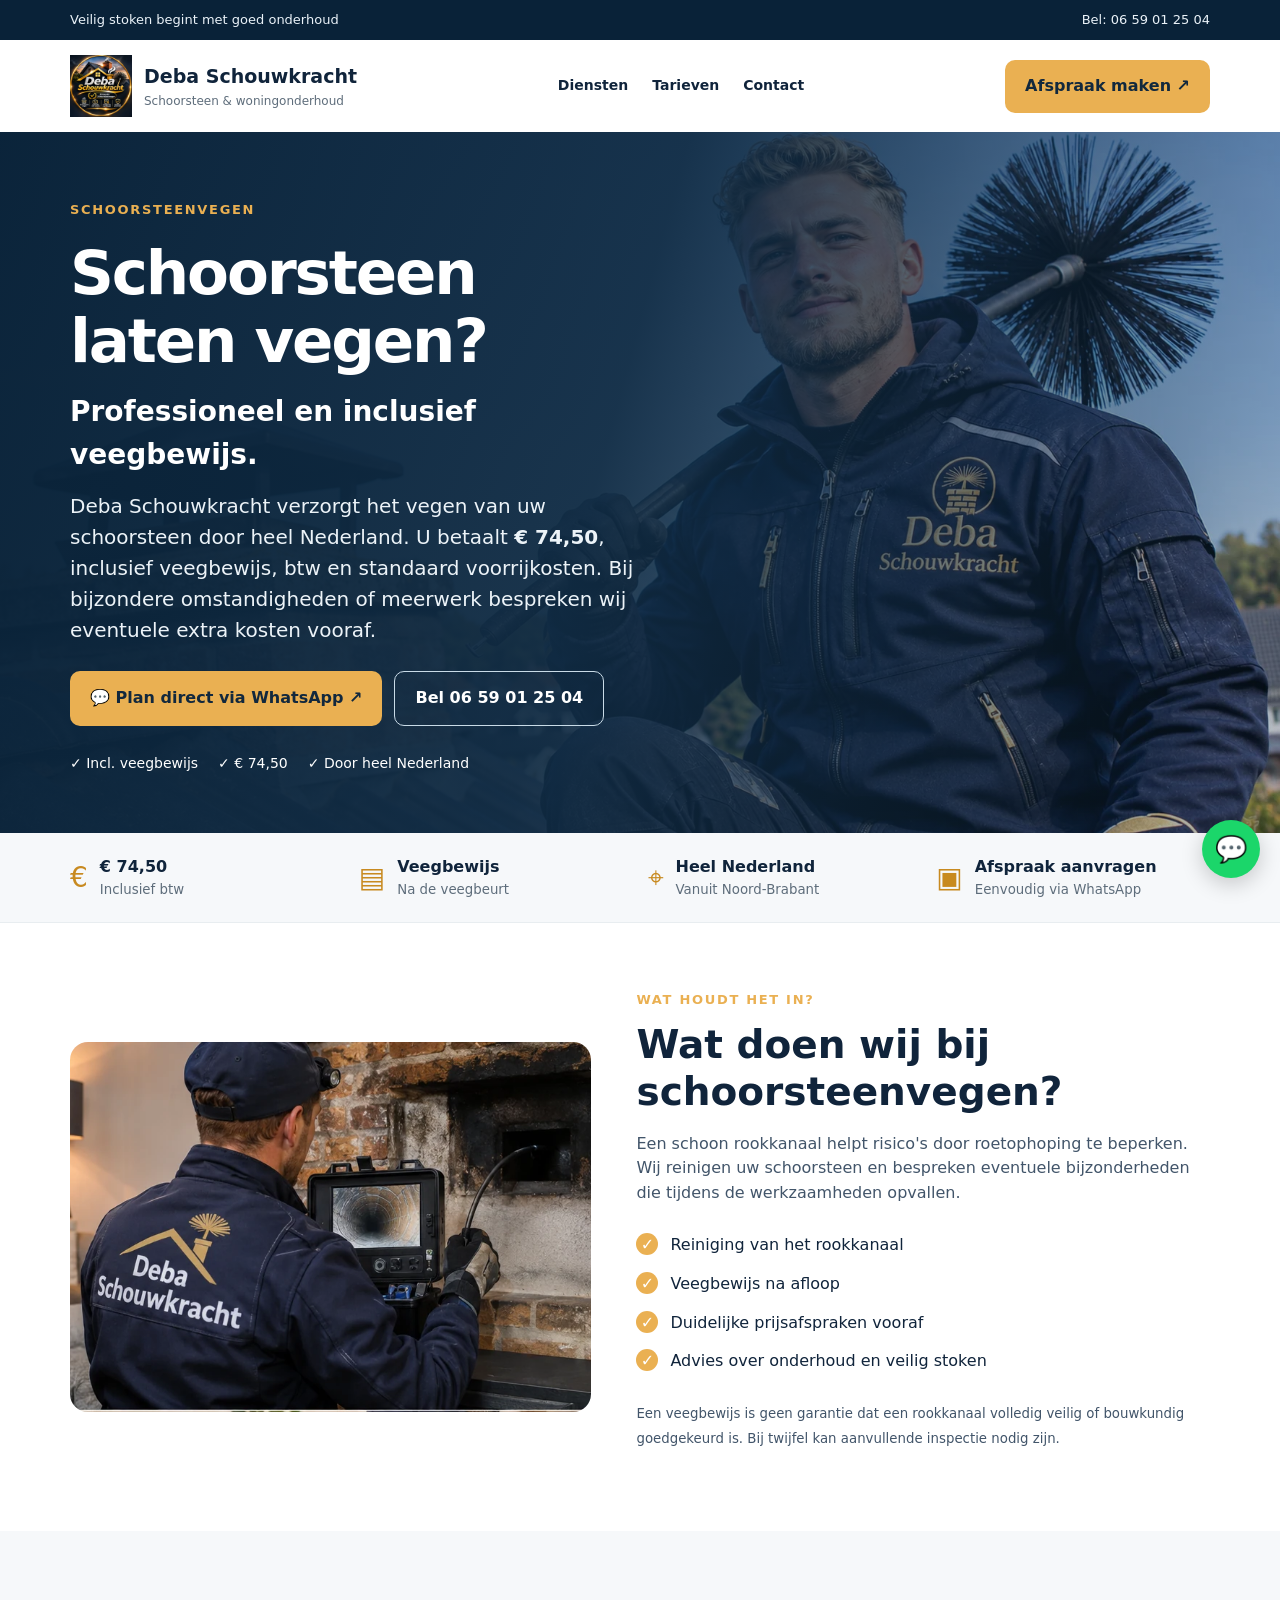
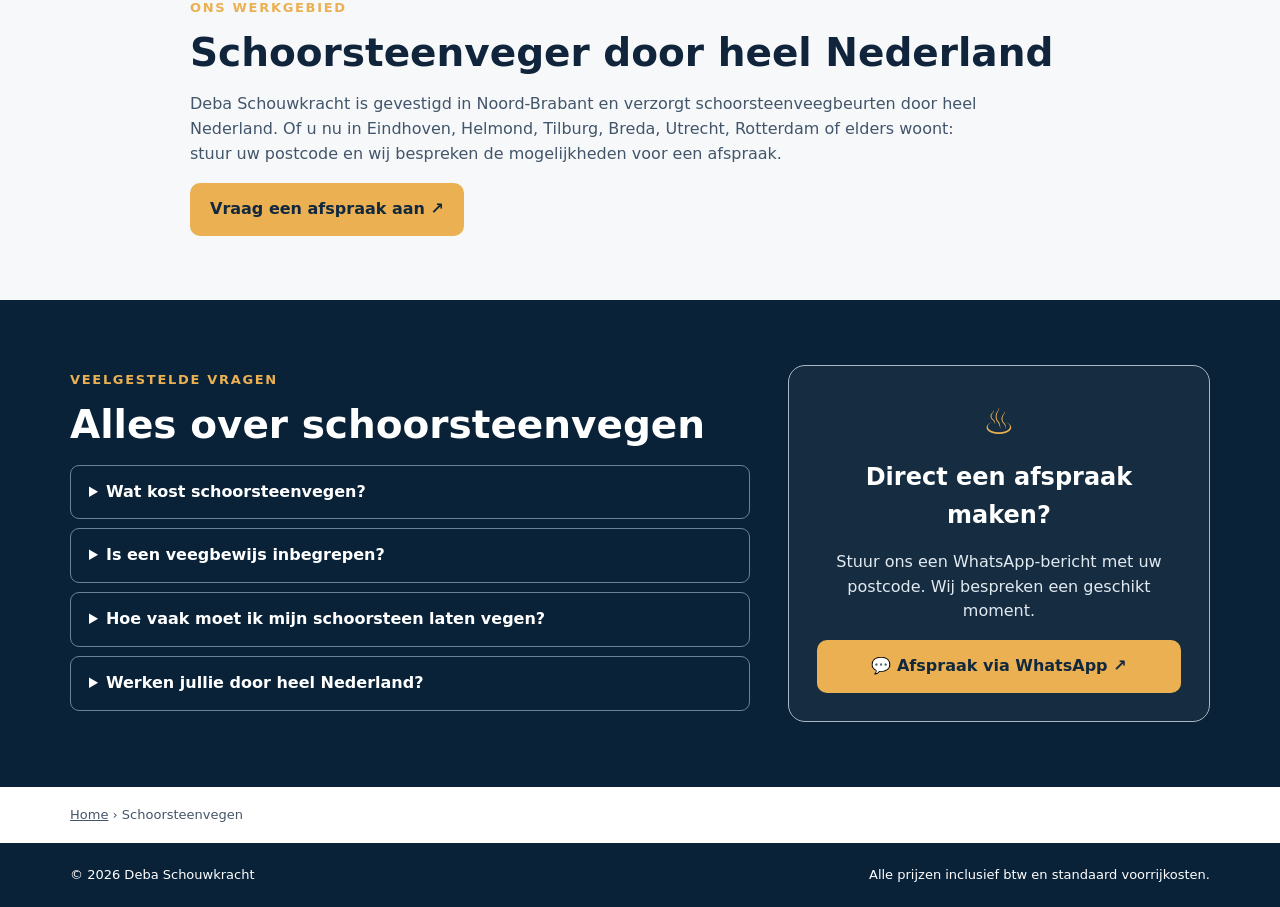
==== schoorsteenvegen.html @ a5a36ef2 "Add files via upload" ====
<!doctype html>
<html lang="nl">
<head>
<meta charset="utf-8">
<meta name="viewport" content="width=device-width,initial-scale=1">
<meta name="theme-color" content="#102b43">
<title>Schoorsteen laten vegen € 74,50 | Deba Schouwkracht</title>
<meta name="description" content="Schoorsteen laten vegen voor € 74,50 inclusief btw, veegbewijs en standaard voorrijkosten. Deba Schouwkracht werkt door heel Nederland. Plan via WhatsApp.">
<meta name="robots" content="index,follow,max-image-preview:large">
<link rel="canonical" href="https://debaschouwkracht.nl/schoorsteenvegen.html">
<meta property="og:type" content="website"><meta property="og:locale" content="nl_NL"><meta property="og:title" content="Schoorsteen laten vegen voor € 74,50 | Deba Schouwkracht"><meta property="og:description" content="Professioneel schoorsteenvegen inclusief veegbewijs, btw en standaard voorrijkosten. Door heel Nederland."><meta property="og:url" content="https://debaschouwkracht.nl/schoorsteenvegen.html"><meta property="og:image" content="https://debaschouwkracht.nl/assets/deba-monteur.webp">
<link rel="icon" href="assets/favicon.svg">
<style>
:root{--navy:#102b43;--deep:#092238;--gold:#eab052;--ink:#10243b;--muted:#5e6d7b;--line:#dce4e9}*{box-sizing:border-box}html{scroll-behavior:smooth}body{margin:0;font-family:system-ui,-apple-system,BlinkMacSystemFont,"Segoe UI",sans-serif;color:var(--ink);line-height:1.55;background:#fff}a{color:inherit}.container{width:min(1140px,calc(100% - 36px));margin:auto}.top{background:var(--deep);color:#eaf2f8;font-size:13px}.top .container{display:flex;justify-content:space-between;gap:12px;padding:10px 0}.top a{text-decoration:none}.nav{display:flex;align-items:center;justify-content:space-between;gap:16px;padding:15px 0}.brand{display:flex;align-items:center;gap:12px;text-decoration:none}.brand img{width:62px;height:62px;object-fit:contain}.brand strong{display:block;font-size:19px}.brand small{display:block;color:var(--muted);font-size:12px}.navlinks{display:flex;gap:24px;align-items:center}.navlinks a{text-decoration:none;font-weight:600;font-size:14px}.btn{display:inline-flex;align-items:center;justify-content:center;text-align:center;padding:14px 20px;border-radius:10px;text-decoration:none;font-weight:750;background:var(--gold);color:#12283d;min-height:48px}.btn:hover{filter:brightness(.96)}.btn-outline{border:1px solid #c9dbe7;background:transparent;color:#fff}.hero{background:linear-gradient(105deg,rgba(9,34,56,.99) 0%,rgba(16,43,67,.95) 47%,rgba(16,43,67,.25) 100%),url('assets/deba-monteur.webp') center 35%/cover;color:#fff}.hero-inner{padding:65px 0 58px;max-width:1140px}.hero-copy{max-width:590px}.eyebrow{color:var(--gold);font-size:13px;font-weight:850;letter-spacing:.13em}.hero h1{font-size:clamp(34px,5.3vw,61px);line-height:1.12;margin:17px 0 14px;letter-spacing:-.035em}.hero h2{font-size:clamp(20px,2.5vw,28px);margin:0 0 15px;font-weight:650}.hero p{font-size:clamp(16px,2vw,20px);color:#ecf3f8;margin:0 0 25px}.hero-actions{display:flex;flex-wrap:wrap;gap:12px}.trust{display:flex;flex-wrap:wrap;gap:10px 20px;margin-top:27px;font-size:14px}.features{background:#f6f8fa;border-bottom:1px solid #e8edf0}.feature-grid{display:grid;grid-template-columns:repeat(4,1fr);gap:15px;padding:22px 0}.feature{display:flex;align-items:center;gap:12px}.feature-icon{font-size:28px;color:#c88a20}.feature b{display:block}.feature small{display:block;color:var(--muted)}.section{padding:64px 0}.two-col{display:grid;grid-template-columns:1fr 1.1fr;gap:45px;align-items:center}.photo{width:100%;height:370px;object-fit:cover;border-radius:18px}.section h2,.faq h2{font-size:clamp(26px,3.2vw,39px);line-height:1.2;margin:10px 0 16px}.section p{color:#42556a}.checklist{list-style:none;padding:0;margin:20px 0}.checklist li{padding:7px 0}.checklist li:before{content:'✓';display:inline-grid;place-items:center;background:var(--gold);border-radius:50%;width:22px;height:22px;margin-right:12px;color:#fff;font-weight:800}.faq{background:var(--deep);color:white;padding:65px 0}.faq-grid{display:grid;grid-template-columns:1.45fr .9fr;gap:38px;align-items:center}.faq details{border:1px solid #6b8295;border-radius:9px;margin:9px 0;padding:14px 18px}.faq summary{cursor:pointer;font-weight:650}.faq details p{color:#d9e6ef;margin:10px 0 0}.cta{border:1px solid #a7b8c5;border-radius:17px;padding:28px;text-align:center;background:#ffffff0c}.cta .symbol{font-size:36px;color:var(--gold)}.cta h3{font-size:24px;margin:10px 0}.cta p{color:#e2eaf1}.cta .btn{width:100%}.area{background:#f6f8fa}.area .container{max-width:900px}.area p{max-width:800px}.breadcrumb{padding:18px 0;font-size:13px;color:#45566a}.breadcrumb a{text-decoration:underline}footer{background:var(--deep);color:#fff;padding:22px 0;font-size:13px}footer .container{display:flex;justify-content:space-between;gap:12px}.floating{position:fixed;bottom:22px;right:20px;background:#1bd66a;color:#052f19;text-decoration:none;border-radius:50%;width:58px;height:58px;display:grid;place-items:center;font-size:26px;box-shadow:0 6px 22px #0003;z-index:10}@media(max-width:760px){.container{width:min(100% - 32px,1140px)}.nav{gap:8px}.brand img{width:48px;height:48px}.brand strong{font-size:16px}.brand small{font-size:11px}.navlinks{display:none}.nav>.btn{padding:10px;font-size:12px;min-height:42px}.hero{background:linear-gradient(90deg,rgba(9,34,56,.96),rgba(9,34,56,.79)),url('assets/deba-monteur.webp') center/cover}.hero-inner{padding:50px 0}.hero-actions{flex-direction:column}.hero-actions .btn{width:100%}.feature-grid{grid-template-columns:1fr 1fr;gap:20px}.feature-icon{font-size:24px}.feature b{font-size:14px}.feature small{font-size:12px}.two-col,.faq-grid{grid-template-columns:1fr}.section,.faq{padding:46px 0}.photo{height:270px}.faq-grid{gap:18px}footer .container{flex-direction:column}.top .container{font-size:11px}}
</style>
<script type="application/ld+json">{"@context":"https://schema.org","@type":"Service","name":"Schoorsteenvegen inclusief veegbewijs","serviceType":"Schoorsteenvegen","provider":{"@type":"HomeAndConstructionBusiness","name":"Deba Schouwkracht","url":"https://debaschouwkracht.nl/","telephone":"+31659012504"},"areaServed":{"@type":"Country","name":"Nederland"},"offers":{"@type":"Offer","price":"74.50","priceCurrency":"EUR","url":"https://debaschouwkracht.nl/schoorsteenvegen.html","description":"Inclusief btw, veegbewijs en standaard voorrijkosten; bijzonder meerwerk vooraf in overleg."}}</script>
</head>
<body>
<div class="top"><div class="container"><span>Veilig stoken begint met goed onderhoud</span><span>Bel: <a href="tel:+31659012504">06 59 01 25 04</a></span></div></div>
<header><div class="container nav"><a class="brand" href="/"><img src="assets/logo.webp" alt="Logo Deba Schouwkracht"><span><strong>Deba Schouwkracht</strong><small>Schoorsteen & woningonderhoud</small></span></a><nav class="navlinks" aria-label="Hoofdnavigatie"><a href="/#diensten">Diensten</a><a href="/#prijzen">Tarieven</a><a href="/#contact">Contact</a></nav><a class="btn" href="https://wa.me/31659012504?text=Goedendag%2C%20ik%20wil%20een%20schoorsteenveegbeurt%20aanvragen.%20Mijn%20postcode%20is%3A%20" target="_blank" rel="noopener">Afspraak maken ↗</a></div></header>
<main>
<section class="hero"><div class="container hero-inner"><div class="hero-copy"><span class="eyebrow">SCHOORSTEENVEGEN</span><h1>Schoorsteen laten vegen?</h1><h2>Professioneel en inclusief veegbewijs.</h2><p>Deba Schouwkracht verzorgt het vegen van uw schoorsteen door heel Nederland. U betaalt <strong>€ 74,50</strong>, inclusief veegbewijs, btw en standaard voorrijkosten. Bij bijzondere omstandigheden of meerwerk bespreken wij eventuele extra kosten vooraf.</p><div class="hero-actions"><a class="btn" href="https://wa.me/31659012504?text=Goedendag%2C%20ik%20wil%20een%20schoorsteenveegbeurt%20voor%20%E2%82%AC%2074%2C50%20aanvragen.%20Mijn%20postcode%20is%3A%20" target="_blank" rel="noopener">💬 Plan direct via WhatsApp ↗</a><a class="btn btn-outline" href="tel:+31659012504">Bel 06 59 01 25 04</a></div><div class="trust"><span>✓ Incl. veegbewijs</span><span>✓ € 74,50</span><span>✓ Door heel Nederland</span></div></div></div></section>
<section class="features"><div class="container feature-grid"><div class="feature"><span class="feature-icon">€</span><span><b>€ 74,50</b><small>Inclusief btw</small></span></div><div class="feature"><span class="feature-icon">▤</span><span><b>Veegbewijs</b><small>Na de veegbeurt</small></span></div><div class="feature"><span class="feature-icon">⌖</span><span><b>Heel Nederland</b><small>Vanuit Noord-Brabant</small></span></div><div class="feature"><span class="feature-icon">▣</span><span><b>Afspraak aanvragen</b><small>Eenvoudig via WhatsApp</small></span></div></div></section>
<section class="section"><div class="container two-col"><img class="photo" src="assets/camera-inspectie.webp" alt="Schoorsteeninspectie en onderhoud bij Deba Schouwkracht" loading="lazy"><div><span class="eyebrow">WAT HOUDT HET IN?</span><h2>Wat doen wij bij schoorsteenvegen?</h2><p>Een schoon rookkanaal helpt risico's door roetophoping te beperken. Wij reinigen uw schoorsteen en bespreken eventuele bijzonderheden die tijdens de werkzaamheden opvallen.</p><ul class="checklist"><li>Reiniging van het rookkanaal</li><li>Veegbewijs na afloop</li><li>Duidelijke prijsafspraken vooraf</li><li>Advies over onderhoud en veilig stoken</li></ul><p><small>Een veegbewijs is geen garantie dat een rookkanaal volledig veilig of bouwkundig goedgekeurd is. Bij twijfel kan aanvullende inspectie nodig zijn.</small></p></div></div></section>
<section class="section area"><div class="container"><span class="eyebrow">ONS WERKGEBIED</span><h2>Schoorsteenveger door heel Nederland</h2><p>Deba Schouwkracht is gevestigd in Noord-Brabant en verzorgt schoorsteenveegbeurten door heel Nederland. Of u nu in Eindhoven, Helmond, Tilburg, Breda, Utrecht, Rotterdam of elders woont: stuur uw postcode en wij bespreken de mogelijkheden voor een afspraak.</p><a class="btn" href="https://wa.me/31659012504?text=Goedendag%2C%20ik%20wil%20graag%20een%20veegbeurt%20aanvragen.%20Mijn%20postcode%20is%3A%20" target="_blank" rel="noopener">Vraag een afspraak aan ↗</a></div></section>
<section class="faq"><div class="container faq-grid"><div><span class="eyebrow">VEELGESTELDE VRAGEN</span><h2>Alles over schoorsteenvegen</h2><details><summary>Wat kost schoorsteenvegen?</summary><p>Een standaard schoorsteenveegbeurt kost € 74,50 inclusief btw, veegbewijs en standaard voorrijkosten. Bij bijzondere omstandigheden of extra werkzaamheden bespreken wij eventuele meerkosten vooraf.</p></details><details><summary>Is een veegbewijs inbegrepen?</summary><p>Ja, na de uitgevoerde veegbeurt ontvangt u een veegbewijs.</p></details><details><summary>Hoe vaak moet ik mijn schoorsteen laten vegen?</summary><p>Bij regelmatig gebruik is minstens één keer per jaar een gangbaar advies. Bij intensief gebruik kan vaker onderhoud nodig zijn. Volg ook de instructies van de fabrikant en uw verzekeraar.</p></details><details><summary>Werken jullie door heel Nederland?</summary><p>Ja. Deba Schouwkracht is gevestigd in Noord-Brabant en biedt schoorsteenvegen door heel Nederland aan. Vermeld uw postcode bij uw aanvraag.</p></details></div><aside class="cta"><div class="symbol">♨</div><h3>Direct een afspraak maken?</h3><p>Stuur ons een WhatsApp-bericht met uw postcode. Wij bespreken een geschikt moment.</p><a class="btn" href="https://wa.me/31659012504?text=Goedendag%20Deba%20Schouwkracht%2C%20ik%20wil%20een%20schoorsteenveegbeurt%20aanvragen.%0APostcode%3A%20" target="_blank" rel="noopener">💬 Afspraak via WhatsApp ↗</a></aside></div></section>
<div class="container breadcrumb"><a href="/">Home</a> › Schoorsteenvegen</div>
</main>
<footer><div class="container"><span>© <span id="year">2026</span> Deba Schouwkracht</span><span>Alle prijzen inclusief btw en standaard voorrijkosten.</span></div></footer>
<a class="floating" href="https://wa.me/31659012504" target="_blank" rel="noopener" aria-label="WhatsApp openen">💬</a>
<script>document.getElementById('year').textContent=new Date().getFullYear();</script>
</body></html>
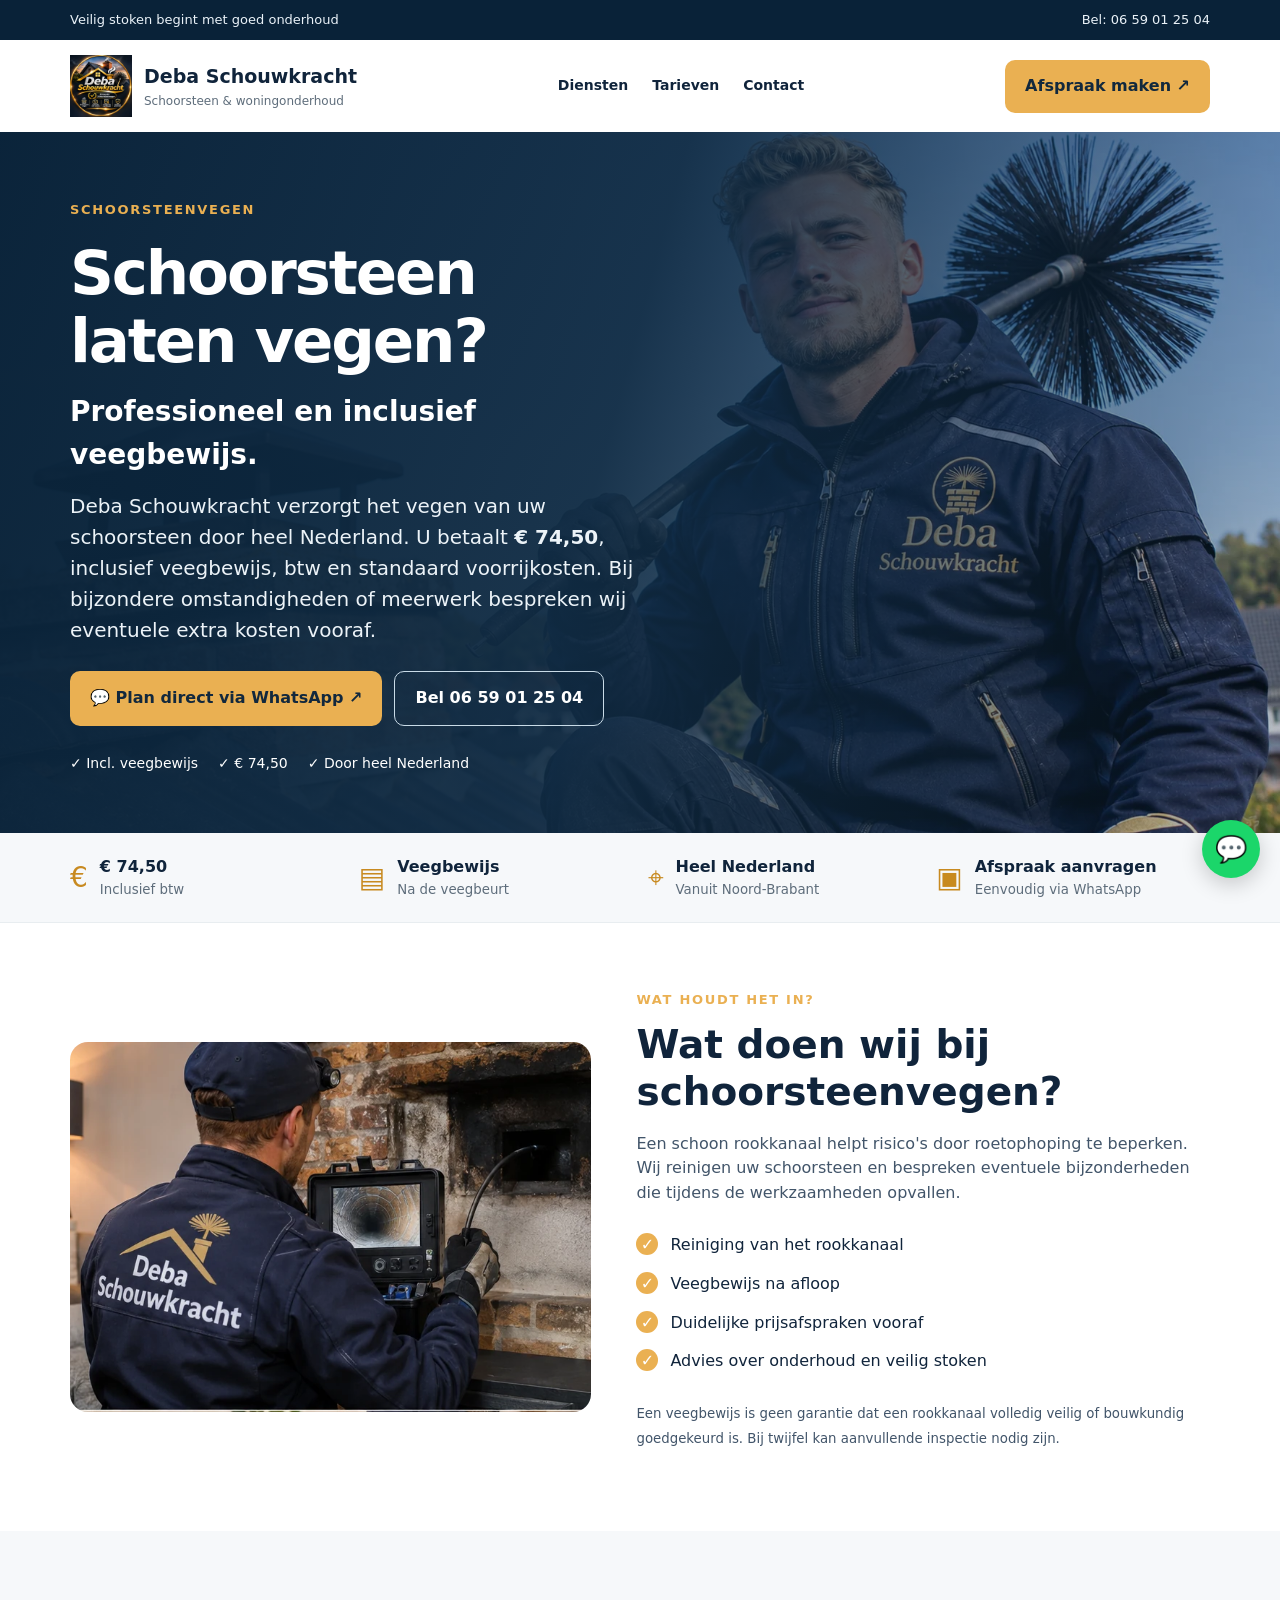
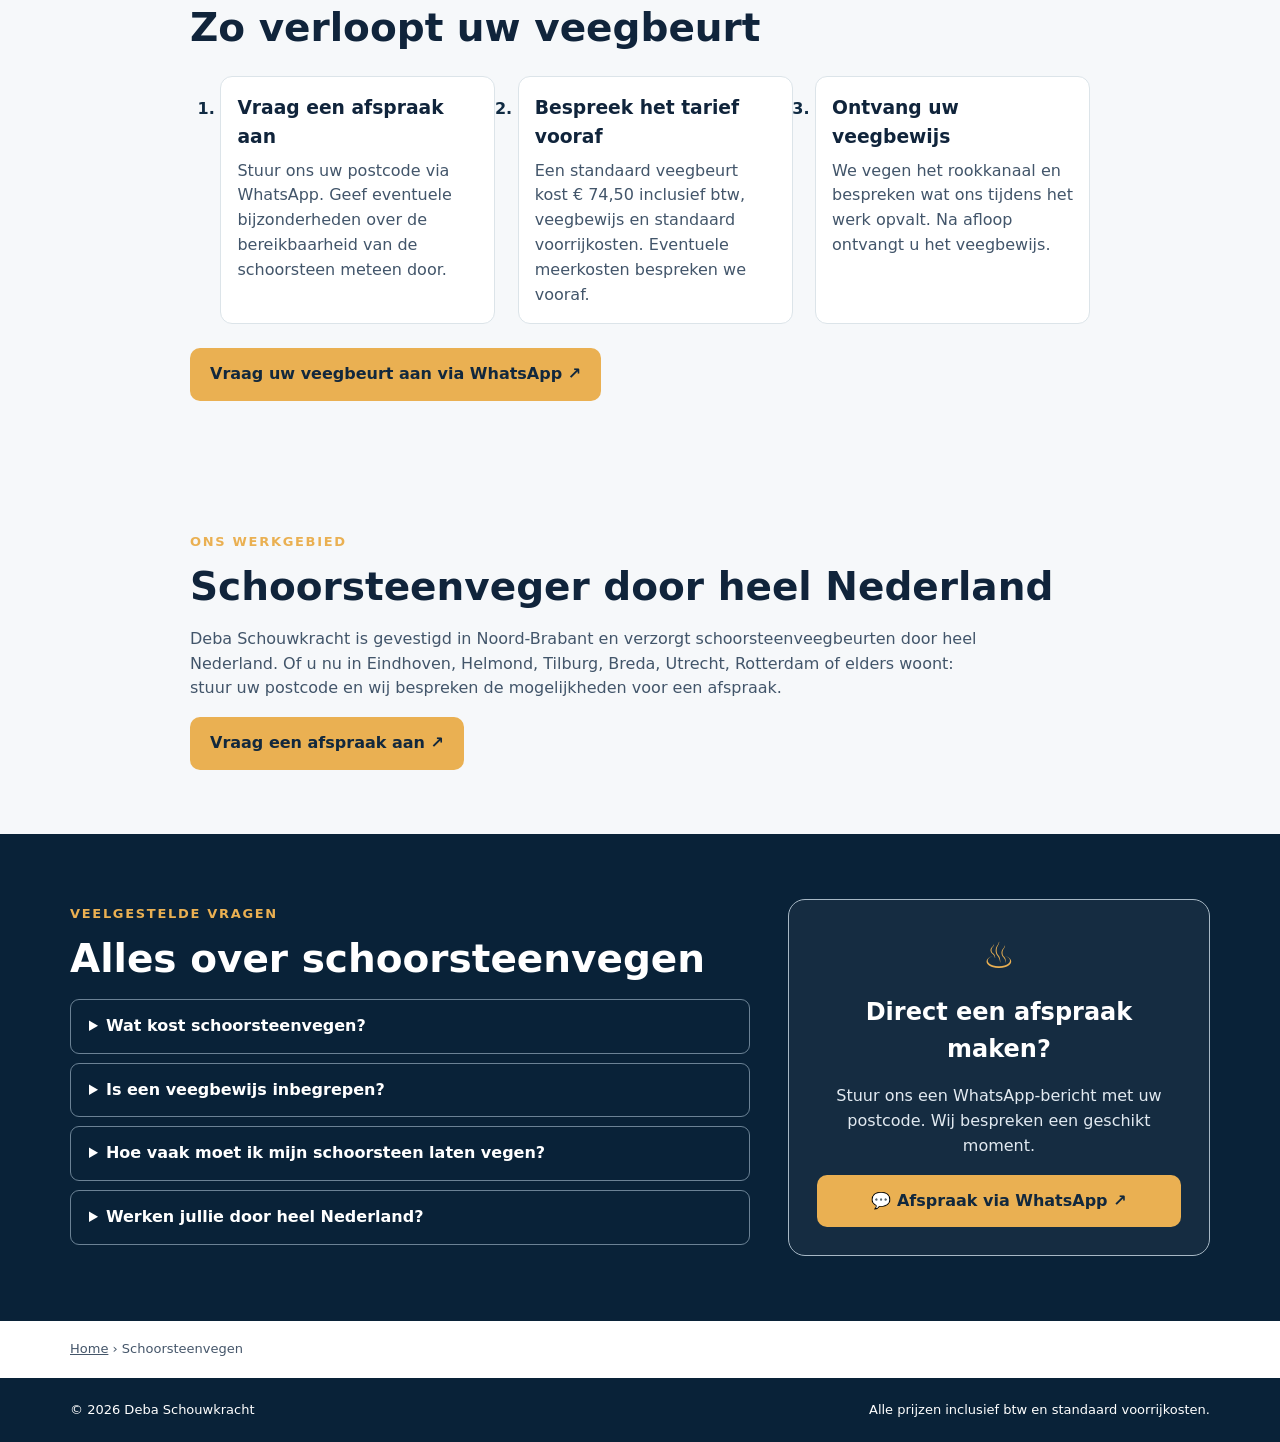
==== commit ecac3bed: "Leg de veegbeurt uit in drie stappen" ====
--- a/schoorsteenvegen.html
+++ b/schoorsteenvegen.html
@@ -12,6 +12,27 @@
 <link rel="icon" href="assets/favicon.svg">
 <style>
 :root{--navy:#102b43;--deep:#092238;--gold:#eab052;--ink:#10243b;--muted:#5e6d7b;--line:#dce4e9}*{box-sizing:border-box}html{scroll-behavior:smooth}body{margin:0;font-family:system-ui,-apple-system,BlinkMacSystemFont,"Segoe UI",sans-serif;color:var(--ink);line-height:1.55;background:#fff}a{color:inherit}.container{width:min(1140px,calc(100% - 36px));margin:auto}.top{background:var(--deep);color:#eaf2f8;font-size:13px}.top .container{display:flex;justify-content:space-between;gap:12px;padding:10px 0}.top a{text-decoration:none}.nav{display:flex;align-items:center;justify-content:space-between;gap:16px;padding:15px 0}.brand{display:flex;align-items:center;gap:12px;text-decoration:none}.brand img{width:62px;height:62px;object-fit:contain}.brand strong{display:block;font-size:19px}.brand small{display:block;color:var(--muted);font-size:12px}.navlinks{display:flex;gap:24px;align-items:center}.navlinks a{text-decoration:none;font-weight:600;font-size:14px}.btn{display:inline-flex;align-items:center;justify-content:center;text-align:center;padding:14px 20px;border-radius:10px;text-decoration:none;font-weight:750;background:var(--gold);color:#12283d;min-height:48px}.btn:hover{filter:brightness(.96)}.btn-outline{border:1px solid #c9dbe7;background:transparent;color:#fff}.hero{background:linear-gradient(105deg,rgba(9,34,56,.99) 0%,rgba(16,43,67,.95) 47%,rgba(16,43,67,.25) 100%),url('assets/deba-monteur.webp') center 35%/cover;color:#fff}.hero-inner{padding:65px 0 58px;max-width:1140px}.hero-copy{max-width:590px}.eyebrow{color:var(--gold);font-size:13px;font-weight:850;letter-spacing:.13em}.hero h1{font-size:clamp(34px,5.3vw,61px);line-height:1.12;margin:17px 0 14px;letter-spacing:-.035em}.hero h2{font-size:clamp(20px,2.5vw,28px);margin:0 0 15px;font-weight:650}.hero p{font-size:clamp(16px,2vw,20px);color:#ecf3f8;margin:0 0 25px}.hero-actions{display:flex;flex-wrap:wrap;gap:12px}.trust{display:flex;flex-wrap:wrap;gap:10px 20px;margin-top:27px;font-size:14px}.features{background:#f6f8fa;border-bottom:1px solid #e8edf0}.feature-grid{display:grid;grid-template-columns:repeat(4,1fr);gap:15px;padding:22px 0}.feature{display:flex;align-items:center;gap:12px}.feature-icon{font-size:28px;color:#c88a20}.feature b{display:block}.feature small{display:block;color:var(--muted)}.section{padding:64px 0}.two-col{display:grid;grid-template-columns:1fr 1.1fr;gap:45px;align-items:center}.photo{width:100%;height:370px;object-fit:cover;border-radius:18px}.section h2,.faq h2{font-size:clamp(26px,3.2vw,39px);line-height:1.2;margin:10px 0 16px}.section p{color:#42556a}.checklist{list-style:none;padding:0;margin:20px 0}.checklist li{padding:7px 0}.checklist li:before{content:'✓';display:inline-grid;place-items:center;background:var(--gold);border-radius:50%;width:22px;height:22px;margin-right:12px;color:#fff;font-weight:800}.faq{background:var(--deep);color:white;padding:65px 0}.faq-grid{display:grid;grid-template-columns:1.45fr .9fr;gap:38px;align-items:center}.faq details{border:1px solid #6b8295;border-radius:9px;margin:9px 0;padding:14px 18px}.faq summary{cursor:pointer;font-weight:650}.faq details p{color:#d9e6ef;margin:10px 0 0}.cta{border:1px solid #a7b8c5;border-radius:17px;padding:28px;text-align:center;background:#ffffff0c}.cta .symbol{font-size:36px;color:var(--gold)}.cta h3{font-size:24px;margin:10px 0}.cta p{color:#e2eaf1}.cta .btn{width:100%}.area{background:#f6f8fa}.area .container{max-width:900px}.area p{max-width:800px}.breadcrumb{padding:18px 0;font-size:13px;color:#45566a}.breadcrumb a{text-decoration:underline}footer{background:var(--deep);color:#fff;padding:22px 0;font-size:13px}footer .container{display:flex;justify-content:space-between;gap:12px}.floating{position:fixed;bottom:22px;right:20px;background:#1bd66a;color:#052f19;text-decoration:none;border-radius:50%;width:58px;height:58px;display:grid;place-items:center;font-size:26px;box-shadow:0 6px 22px #0003;z-index:10}@media(max-width:760px){.container{width:min(100% - 32px,1140px)}.nav{gap:8px}.brand img{width:48px;height:48px}.brand strong{font-size:16px}.brand small{font-size:11px}.navlinks{display:none}.nav>.btn{padding:10px;font-size:12px;min-height:42px}.hero{background:linear-gradient(90deg,rgba(9,34,56,.96),rgba(9,34,56,.79)),url('assets/deba-monteur.webp') center/cover}.hero-inner{padding:50px 0}.hero-actions{flex-direction:column}.hero-actions .btn{width:100%}.feature-grid{grid-template-columns:1fr 1fr;gap:20px}.feature-icon{font-size:24px}.feature b{font-size:14px}.feature small{font-size:12px}.two-col,.faq-grid{grid-template-columns:1fr}.section,.faq{padding:46px 0}.photo{height:270px}.faq-grid{gap:18px}footer .container{flex-direction:column}.top .container{font-size:11px}}
+
+.visit-steps {
+  display: grid;
+  grid-template-columns: repeat(3, minmax(0, 1fr));
+  gap: 16px;
+  padding-inline-start: 1.5rem;
+  margin: 24px 0;
+}
+.visit-steps li {
+  background: #fff;
+  border: 1px solid var(--line);
+  border-radius: 12px;
+  padding: 16px;
+  margin-inline-start: .4rem;
+}
+.visit-steps li::marker { color: var(--navy); font-weight: 750; }
+.visit-steps h3 { margin: 0 0 8px; }
+.visit-steps p { margin: 0; }
+@media (max-width: 760px) {
+  .visit-steps { grid-template-columns: 1fr; }
+}
 </style>
 <script type="application/ld+json">{"@context":"https://schema.org","@type":"Service","name":"Schoorsteenvegen inclusief veegbewijs","serviceType":"Schoorsteenvegen","provider":{"@type":"HomeAndConstructionBusiness","name":"Deba Schouwkracht","url":"https://debaschouwkracht.nl/","telephone":"+31659012504"},"areaServed":{"@type":"Country","name":"Nederland"},"offers":{"@type":"Offer","price":"74.50","priceCurrency":"EUR","url":"https://debaschouwkracht.nl/schoorsteenvegen.html","description":"Inclusief btw, veegbewijs en standaard voorrijkosten; bijzonder meerwerk vooraf in overleg."}}</script>
 </head>
@@ -22,6 +43,17 @@
 <section class="hero"><div class="container hero-inner"><div class="hero-copy"><span class="eyebrow">SCHOORSTEENVEGEN</span><h1>Schoorsteen laten vegen?</h1><h2>Professioneel en inclusief veegbewijs.</h2><p>Deba Schouwkracht verzorgt het vegen van uw schoorsteen door heel Nederland. U betaalt <strong>€ 74,50</strong>, inclusief veegbewijs, btw en standaard voorrijkosten. Bij bijzondere omstandigheden of meerwerk bespreken wij eventuele extra kosten vooraf.</p><div class="hero-actions"><a class="btn" href="https://wa.me/31659012504?text=Goedendag%2C%20ik%20wil%20een%20schoorsteenveegbeurt%20voor%20%E2%82%AC%2074%2C50%20aanvragen.%20Mijn%20postcode%20is%3A%20" target="_blank" rel="noopener">💬 Plan direct via WhatsApp ↗</a><a class="btn btn-outline" href="tel:+31659012504">Bel 06 59 01 25 04</a></div><div class="trust"><span>✓ Incl. veegbewijs</span><span>✓ € 74,50</span><span>✓ Door heel Nederland</span></div></div></div></section>
 <section class="features"><div class="container feature-grid"><div class="feature"><span class="feature-icon">€</span><span><b>€ 74,50</b><small>Inclusief btw</small></span></div><div class="feature"><span class="feature-icon">▤</span><span><b>Veegbewijs</b><small>Na de veegbeurt</small></span></div><div class="feature"><span class="feature-icon">⌖</span><span><b>Heel Nederland</b><small>Vanuit Noord-Brabant</small></span></div><div class="feature"><span class="feature-icon">▣</span><span><b>Afspraak aanvragen</b><small>Eenvoudig via WhatsApp</small></span></div></div></section>
 <section class="section"><div class="container two-col"><img class="photo" src="assets/camera-inspectie.webp" alt="Schoorsteeninspectie en onderhoud bij Deba Schouwkracht" loading="lazy"><div><span class="eyebrow">WAT HOUDT HET IN?</span><h2>Wat doen wij bij schoorsteenvegen?</h2><p>Een schoon rookkanaal helpt risico's door roetophoping te beperken. Wij reinigen uw schoorsteen en bespreken eventuele bijzonderheden die tijdens de werkzaamheden opvallen.</p><ul class="checklist"><li>Reiniging van het rookkanaal</li><li>Veegbewijs na afloop</li><li>Duidelijke prijsafspraken vooraf</li><li>Advies over onderhoud en veilig stoken</li></ul><p><small>Een veegbewijs is geen garantie dat een rookkanaal volledig veilig of bouwkundig goedgekeurd is. Bij twijfel kan aanvullende inspectie nodig zijn.</small></p></div></div></section>
+<section class="section area" id="werkwijze" aria-labelledby="werkwijze-kop">
+  <div class="container">
+    <h2 id="werkwijze-kop">Zo verloopt uw veegbeurt</h2>
+    <ol class="visit-steps">
+      <li><h3>Vraag een afspraak aan</h3><p>Stuur ons uw postcode via WhatsApp. Geef eventuele bijzonderheden over de bereikbaarheid van de schoorsteen meteen door.</p></li>
+      <li><h3>Bespreek het tarief vooraf</h3><p>Een standaard veegbeurt kost € 74,50 inclusief btw, veegbewijs en standaard voorrijkosten. Eventuele meerkosten bespreken we vooraf.</p></li>
+      <li><h3>Ontvang uw veegbewijs</h3><p>We vegen het rookkanaal en bespreken wat ons tijdens het werk opvalt. Na afloop ontvangt u het veegbewijs.</p></li>
+    </ol>
+    <a class="btn" href="https://wa.me/31659012504?text=Goedendag%2C%20ik%20wil%20graag%20een%20veegbeurt%20aanvragen.%20Mijn%20postcode%20is%3A%20" target="_blank" rel="noopener">Vraag uw veegbeurt aan via WhatsApp ↗</a>
+  </div>
+</section>
 <section class="section area"><div class="container"><span class="eyebrow">ONS WERKGEBIED</span><h2>Schoorsteenveger door heel Nederland</h2><p>Deba Schouwkracht is gevestigd in Noord-Brabant en verzorgt schoorsteenveegbeurten door heel Nederland. Of u nu in Eindhoven, Helmond, Tilburg, Breda, Utrecht, Rotterdam of elders woont: stuur uw postcode en wij bespreken de mogelijkheden voor een afspraak.</p><a class="btn" href="https://wa.me/31659012504?text=Goedendag%2C%20ik%20wil%20graag%20een%20veegbeurt%20aanvragen.%20Mijn%20postcode%20is%3A%20" target="_blank" rel="noopener">Vraag een afspraak aan ↗</a></div></section>
 <section class="faq"><div class="container faq-grid"><div><span class="eyebrow">VEELGESTELDE VRAGEN</span><h2>Alles over schoorsteenvegen</h2><details><summary>Wat kost schoorsteenvegen?</summary><p>Een standaard schoorsteenveegbeurt kost € 74,50 inclusief btw, veegbewijs en standaard voorrijkosten. Bij bijzondere omstandigheden of extra werkzaamheden bespreken wij eventuele meerkosten vooraf.</p></details><details><summary>Is een veegbewijs inbegrepen?</summary><p>Ja, na de uitgevoerde veegbeurt ontvangt u een veegbewijs.</p></details><details><summary>Hoe vaak moet ik mijn schoorsteen laten vegen?</summary><p>Bij regelmatig gebruik is minstens één keer per jaar een gangbaar advies. Bij intensief gebruik kan vaker onderhoud nodig zijn. Volg ook de instructies van de fabrikant en uw verzekeraar.</p></details><details><summary>Werken jullie door heel Nederland?</summary><p>Ja. Deba Schouwkracht is gevestigd in Noord-Brabant en biedt schoorsteenvegen door heel Nederland aan. Vermeld uw postcode bij uw aanvraag.</p></details></div><aside class="cta"><div class="symbol">♨</div><h3>Direct een afspraak maken?</h3><p>Stuur ons een WhatsApp-bericht met uw postcode. Wij bespreken een geschikt moment.</p><a class="btn" href="https://wa.me/31659012504?text=Goedendag%20Deba%20Schouwkracht%2C%20ik%20wil%20een%20schoorsteenveegbeurt%20aanvragen.%0APostcode%3A%20" target="_blank" rel="noopener">💬 Afspraak via WhatsApp ↗</a></aside></div></section>
 <div class="container breadcrumb"><a href="/">Home</a> › Schoorsteenvegen</div>
